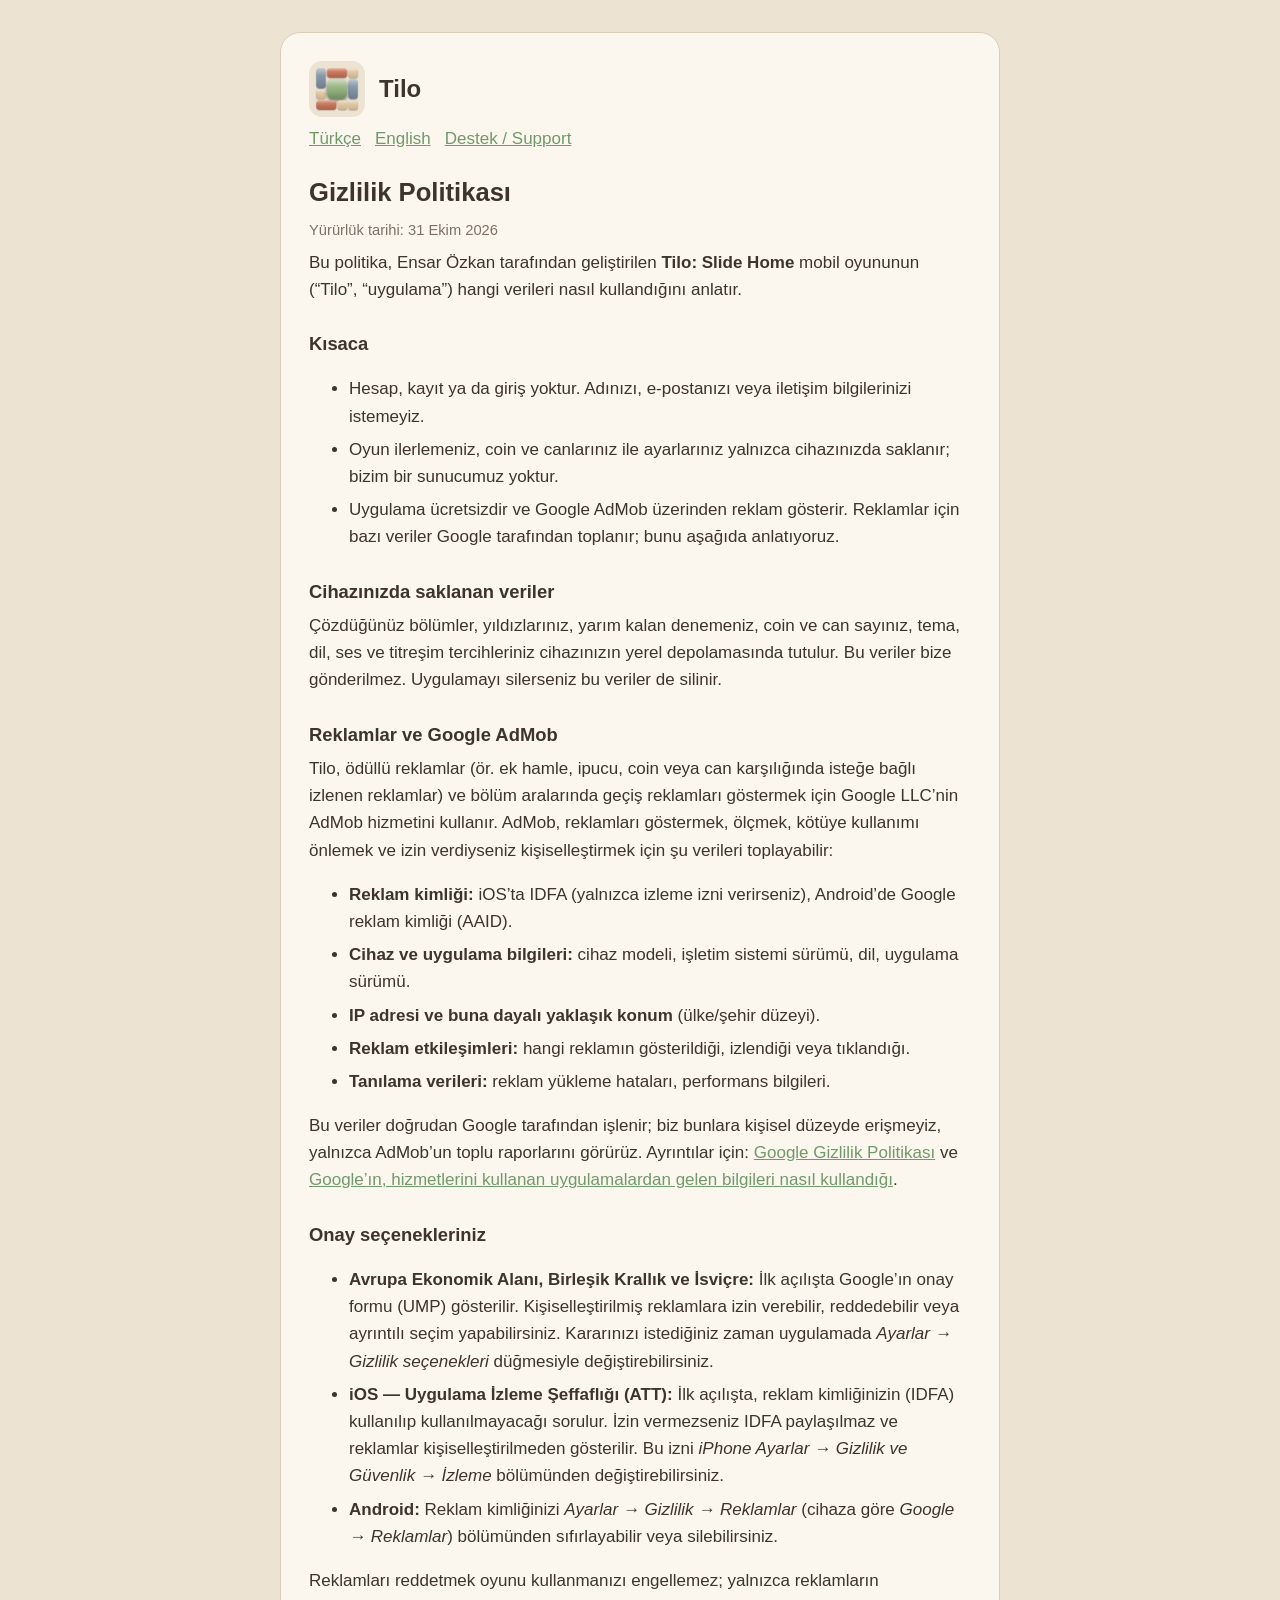
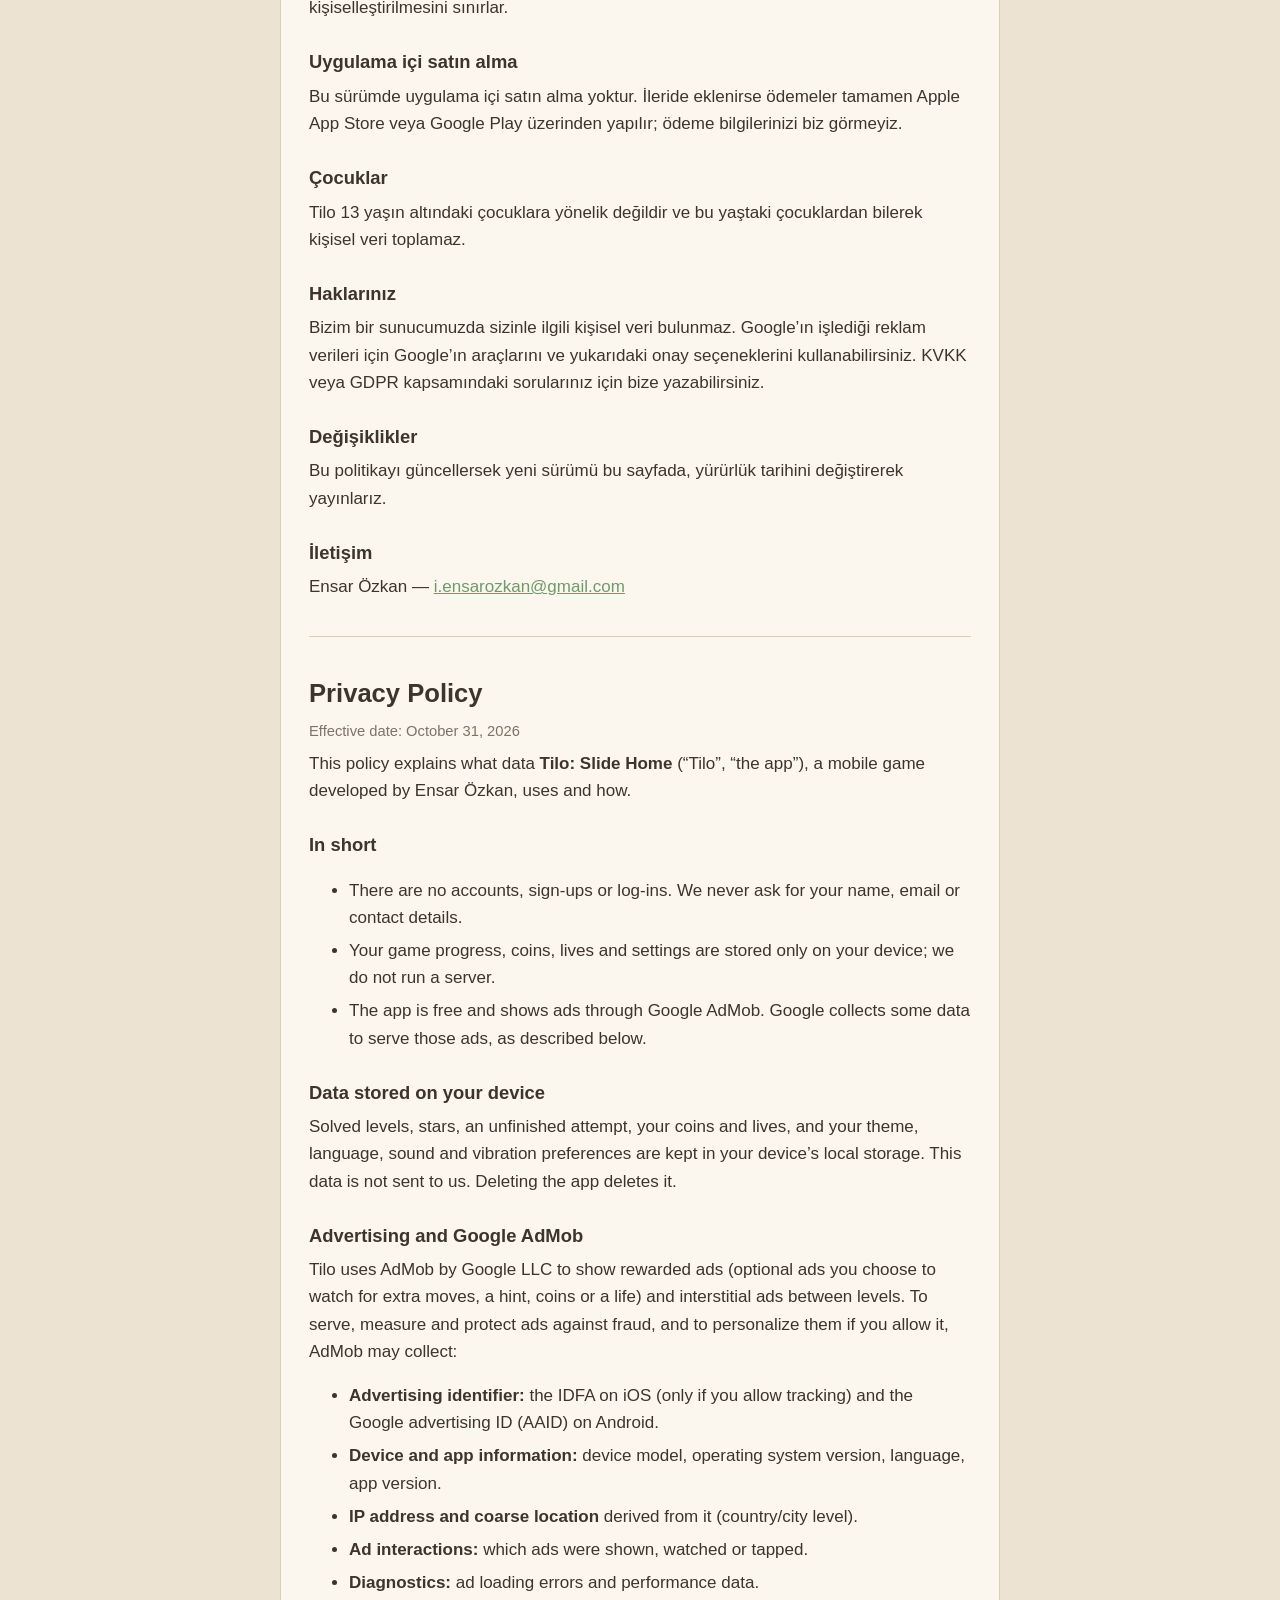
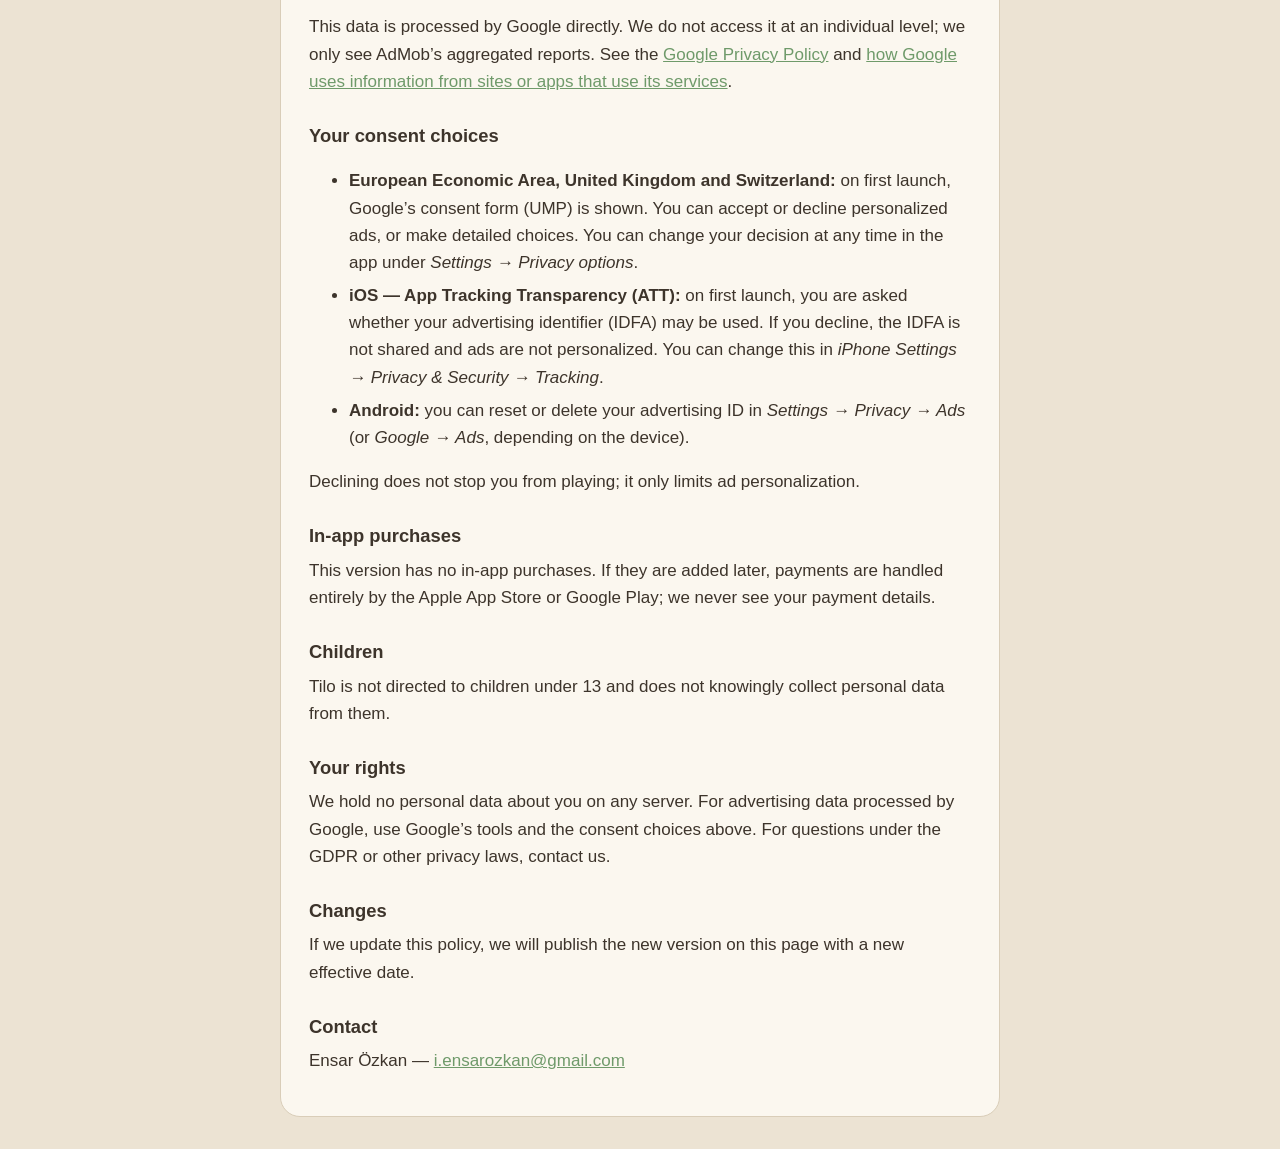
==== privacy.html @ d208bd3c "Tilo gizlilik politikası, destek sayfası ve app-ads.txt Co-Authored-By: Claude Opus 5.5 <noreply@ant" ====
<!DOCTYPE html>
<html lang="tr">
<head>
<meta charset="utf-8">
<meta name="viewport" content="width=device-width, initial-scale=1">
<title>Tilo — Gizlilik Politikası / Privacy Policy</title>
<link rel="stylesheet" href="style.css">
</head>
<body>
<main>
<header>
  <img src="icon.png" alt="">
  <span class="name">Tilo</span>
</header>
<nav><a href="#tr">Türkçe</a><a href="#en">English</a><a href="support.html">Destek / Support</a></nav>

<section id="tr" lang="tr">
<h1>Gizlilik Politikası</h1>
<p class="muted">Yürürlük tarihi: 31 Ekim 2026</p>

<p>Bu politika, Ensar Özkan tarafından geliştirilen <strong>Tilo: Slide Home</strong> mobil oyununun (“Tilo”, “uygulama”) hangi verileri nasıl kullandığını anlatır.</p>

<h2>Kısaca</h2>
<ul>
  <li>Hesap, kayıt ya da giriş yoktur. Adınızı, e-postanızı veya iletişim bilgilerinizi istemeyiz.</li>
  <li>Oyun ilerlemeniz, coin ve canlarınız ile ayarlarınız yalnızca cihazınızda saklanır; bizim bir sunucumuz yoktur.</li>
  <li>Uygulama ücretsizdir ve Google AdMob üzerinden reklam gösterir. Reklamlar için bazı veriler Google tarafından toplanır; bunu aşağıda anlatıyoruz.</li>
</ul>

<h2>Cihazınızda saklanan veriler</h2>
<p>Çözdüğünüz bölümler, yıldızlarınız, yarım kalan denemeniz, coin ve can sayınız, tema, dil, ses ve titreşim tercihleriniz cihazınızın yerel depolamasında tutulur. Bu veriler bize gönderilmez. Uygulamayı silerseniz bu veriler de silinir.</p>

<h2>Reklamlar ve Google AdMob</h2>
<p>Tilo, ödüllü reklamlar (ör. ek hamle, ipucu, coin veya can karşılığında isteğe bağlı izlenen reklamlar) ve bölüm aralarında geçiş reklamları göstermek için Google LLC’nin AdMob hizmetini kullanır. AdMob, reklamları göstermek, ölçmek, kötüye kullanımı önlemek ve izin verdiyseniz kişiselleştirmek için şu verileri toplayabilir:</p>
<ul>
  <li><strong>Reklam kimliği:</strong> iOS’ta IDFA (yalnızca izleme izni verirseniz), Android’de Google reklam kimliği (AAID).</li>
  <li><strong>Cihaz ve uygulama bilgileri:</strong> cihaz modeli, işletim sistemi sürümü, dil, uygulama sürümü.</li>
  <li><strong>IP adresi ve buna dayalı yaklaşık konum</strong> (ülke/şehir düzeyi).</li>
  <li><strong>Reklam etkileşimleri:</strong> hangi reklamın gösterildiği, izlendiği veya tıklandığı.</li>
  <li><strong>Tanılama verileri:</strong> reklam yükleme hataları, performans bilgileri.</li>
</ul>
<p>Bu veriler doğrudan Google tarafından işlenir; biz bunlara kişisel düzeyde erişmeyiz, yalnızca AdMob’un toplu raporlarını görürüz. Ayrıntılar için: <a href="https://policies.google.com/privacy">Google Gizlilik Politikası</a> ve <a href="https://policies.google.com/technologies/partner-sites">Google’ın, hizmetlerini kullanan uygulamalardan gelen bilgileri nasıl kullandığı</a>.</p>

<h2>Onay seçenekleriniz</h2>
<ul>
  <li><strong>Avrupa Ekonomik Alanı, Birleşik Krallık ve İsviçre:</strong> İlk açılışta Google’ın onay formu (UMP) gösterilir. Kişiselleştirilmiş reklamlara izin verebilir, reddedebilir veya ayrıntılı seçim yapabilirsiniz. Kararınızı istediğiniz zaman uygulamada <em>Ayarlar → Gizlilik seçenekleri</em> düğmesiyle değiştirebilirsiniz.</li>
  <li><strong>iOS — Uygulama İzleme Şeffaflığı (ATT):</strong> İlk açılışta, reklam kimliğinizin (IDFA) kullanılıp kullanılmayacağı sorulur. İzin vermezseniz IDFA paylaşılmaz ve reklamlar kişiselleştirilmeden gösterilir. Bu izni <em>iPhone Ayarlar → Gizlilik ve Güvenlik → İzleme</em> bölümünden değiştirebilirsiniz.</li>
  <li><strong>Android:</strong> Reklam kimliğinizi <em>Ayarlar → Gizlilik → Reklamlar</em> (cihaza göre <em>Google → Reklamlar</em>) bölümünden sıfırlayabilir veya silebilirsiniz.</li>
</ul>
<p>Reklamları reddetmek oyunu kullanmanızı engellemez; yalnızca reklamların kişiselleştirilmesini sınırlar.</p>

<h2>Uygulama içi satın alma</h2>
<p>Bu sürümde uygulama içi satın alma yoktur. İleride eklenirse ödemeler tamamen Apple App Store veya Google Play üzerinden yapılır; ödeme bilgilerinizi biz görmeyiz.</p>

<h2>Çocuklar</h2>
<p>Tilo 13 yaşın altındaki çocuklara yönelik değildir ve bu yaştaki çocuklardan bilerek kişisel veri toplamaz.</p>

<h2>Haklarınız</h2>
<p>Bizim bir sunucumuzda sizinle ilgili kişisel veri bulunmaz. Google’ın işlediği reklam verileri için Google’ın araçlarını ve yukarıdaki onay seçeneklerini kullanabilirsiniz. KVKK veya GDPR kapsamındaki sorularınız için bize yazabilirsiniz.</p>

<h2>Değişiklikler</h2>
<p>Bu politikayı güncellersek yeni sürümü bu sayfada, yürürlük tarihini değiştirerek yayınlarız.</p>

<h2>İletişim</h2>
<p>Ensar Özkan — <a href="mailto:i.ensarozkan@gmail.com">i.ensarozkan@gmail.com</a></p>
</section>

<hr>

<section id="en" lang="en">
<h1>Privacy Policy</h1>
<p class="muted">Effective date: October 31, 2026</p>

<p>This policy explains what data <strong>Tilo: Slide Home</strong> (“Tilo”, “the app”), a mobile game developed by Ensar Özkan, uses and how.</p>

<h2>In short</h2>
<ul>
  <li>There are no accounts, sign-ups or log-ins. We never ask for your name, email or contact details.</li>
  <li>Your game progress, coins, lives and settings are stored only on your device; we do not run a server.</li>
  <li>The app is free and shows ads through Google AdMob. Google collects some data to serve those ads, as described below.</li>
</ul>

<h2>Data stored on your device</h2>
<p>Solved levels, stars, an unfinished attempt, your coins and lives, and your theme, language, sound and vibration preferences are kept in your device’s local storage. This data is not sent to us. Deleting the app deletes it.</p>

<h2>Advertising and Google AdMob</h2>
<p>Tilo uses AdMob by Google LLC to show rewarded ads (optional ads you choose to watch for extra moves, a hint, coins or a life) and interstitial ads between levels. To serve, measure and protect ads against fraud, and to personalize them if you allow it, AdMob may collect:</p>
<ul>
  <li><strong>Advertising identifier:</strong> the IDFA on iOS (only if you allow tracking) and the Google advertising ID (AAID) on Android.</li>
  <li><strong>Device and app information:</strong> device model, operating system version, language, app version.</li>
  <li><strong>IP address and coarse location</strong> derived from it (country/city level).</li>
  <li><strong>Ad interactions:</strong> which ads were shown, watched or tapped.</li>
  <li><strong>Diagnostics:</strong> ad loading errors and performance data.</li>
</ul>
<p>This data is processed by Google directly. We do not access it at an individual level; we only see AdMob’s aggregated reports. See the <a href="https://policies.google.com/privacy">Google Privacy Policy</a> and <a href="https://policies.google.com/technologies/partner-sites">how Google uses information from sites or apps that use its services</a>.</p>

<h2>Your consent choices</h2>
<ul>
  <li><strong>European Economic Area, United Kingdom and Switzerland:</strong> on first launch, Google’s consent form (UMP) is shown. You can accept or decline personalized ads, or make detailed choices. You can change your decision at any time in the app under <em>Settings → Privacy options</em>.</li>
  <li><strong>iOS — App Tracking Transparency (ATT):</strong> on first launch, you are asked whether your advertising identifier (IDFA) may be used. If you decline, the IDFA is not shared and ads are not personalized. You can change this in <em>iPhone Settings → Privacy &amp; Security → Tracking</em>.</li>
  <li><strong>Android:</strong> you can reset or delete your advertising ID in <em>Settings → Privacy → Ads</em> (or <em>Google → Ads</em>, depending on the device).</li>
</ul>
<p>Declining does not stop you from playing; it only limits ad personalization.</p>

<h2>In-app purchases</h2>
<p>This version has no in-app purchases. If they are added later, payments are handled entirely by the Apple App Store or Google Play; we never see your payment details.</p>

<h2>Children</h2>
<p>Tilo is not directed to children under 13 and does not knowingly collect personal data from them.</p>

<h2>Your rights</h2>
<p>We hold no personal data about you on any server. For advertising data processed by Google, use Google’s tools and the consent choices above. For questions under the GDPR or other privacy laws, contact us.</p>

<h2>Changes</h2>
<p>If we update this policy, we will publish the new version on this page with a new effective date.</p>

<h2>Contact</h2>
<p>Ensar Özkan — <a href="mailto:i.ensarozkan@gmail.com">i.ensarozkan@gmail.com</a></p>
</section>
</main>
</body>
</html>
---- style.css ----
:root {
  --bg: #ece3d3;
  --card: #fbf7ef;
  --text: #3d342b;
  --muted: #7c7266;
  --accent: #6f9a6a;
  --line: #d9cdb8;
}
@media (prefers-color-scheme: dark) {
  :root {
    --bg: #2a231d;
    --card: #362d25;
    --text: #efe6d6;
    --muted: #b3a690;
    --accent: #8fbb88;
    --line: #4a3e33;
  }
}
* { box-sizing: border-box; }
body {
  margin: 0;
  background: var(--bg);
  color: var(--text);
  font: 17px/1.6 -apple-system, BlinkMacSystemFont, "Segoe UI", Roboto, sans-serif;
}
main {
  max-width: 720px;
  margin: 32px auto;
  padding: 28px 28px 36px;
  background: var(--card);
  border: 1px solid var(--line);
  border-radius: 20px;
}
header { display: flex; align-items: center; gap: 14px; margin-bottom: 8px; }
header img { width: 56px; height: 56px; border-radius: 13px; }
header .name { font-size: 1.5rem; font-weight: 700; }
nav { margin: 6px 0 20px; color: var(--muted); }
nav a { margin-right: 14px; }
h1 { font-size: 1.6rem; margin: 18px 0 4px; }
h2 { font-size: 1.15rem; margin: 26px 0 6px; }
p, li { margin: 6px 0; }
a { color: var(--accent); }
.muted { color: var(--muted); font-size: 0.92rem; }
hr { border: 0; border-top: 1px solid var(--line); margin: 36px 0; }
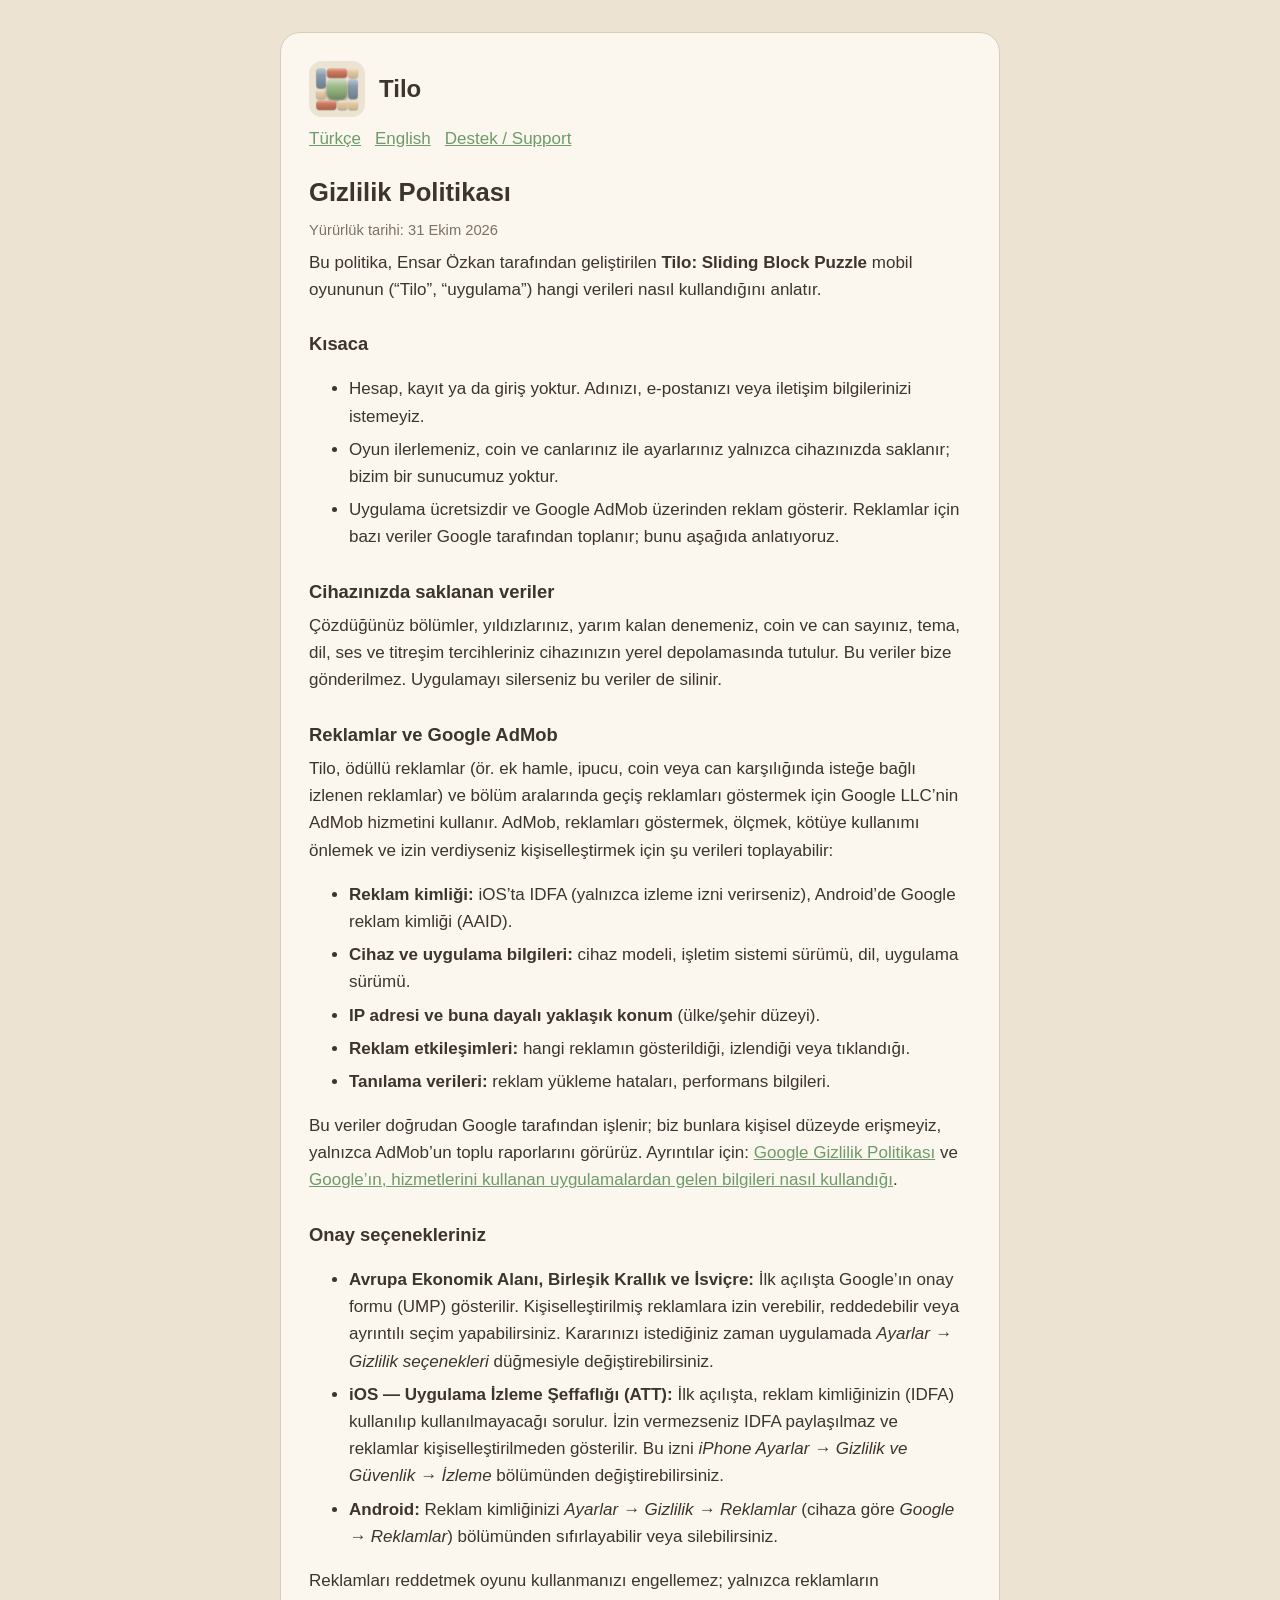
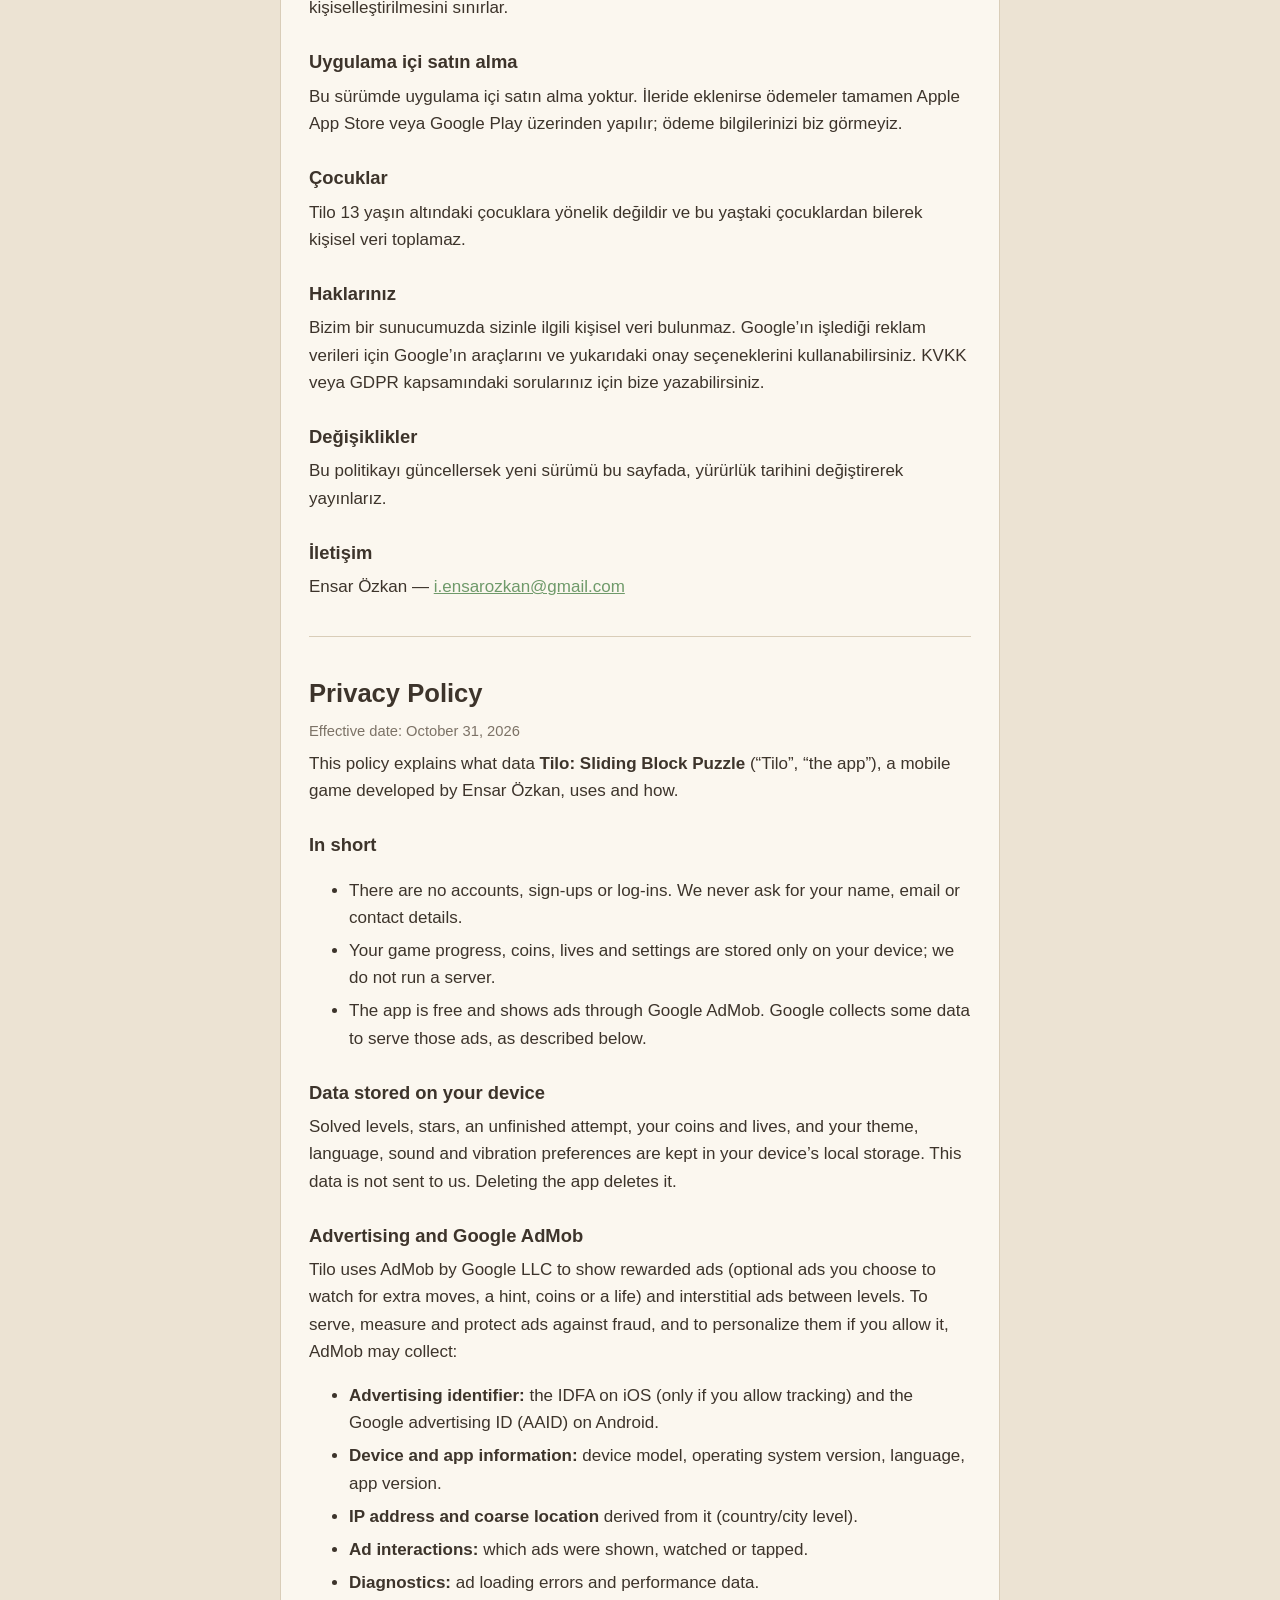
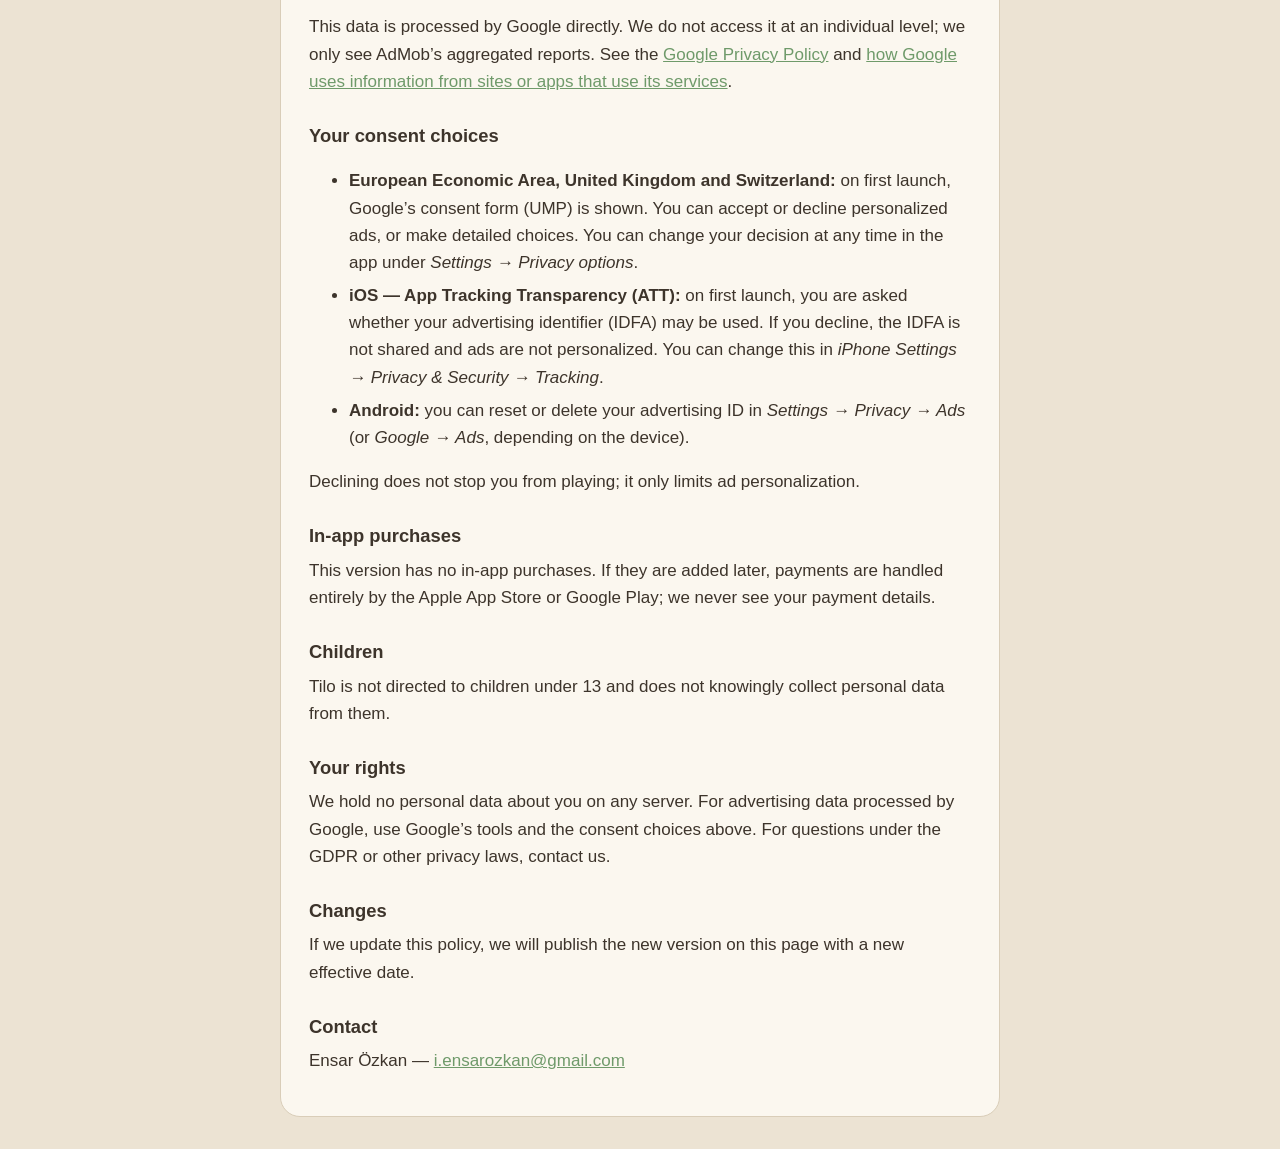
==== commit 3cf5e5ac: "App Store adı: Tilo: Sliding Block Puzzle Co-Authored-By: Claude Opus 5.5 <noreply@anthropic.com> Cl" ====
--- a/privacy.html
+++ b/privacy.html
@@ -18,7 +18,7 @@
 <h1>Gizlilik Politikası</h1>
 <p class="muted">Yürürlük tarihi: 31 Ekim 2026</p>
 
-<p>Bu politika, Ensar Özkan tarafından geliştirilen <strong>Tilo: Slide Home</strong> mobil oyununun (“Tilo”, “uygulama”) hangi verileri nasıl kullandığını anlatır.</p>
+<p>Bu politika, Ensar Özkan tarafından geliştirilen <strong>Tilo: Sliding Block Puzzle</strong> mobil oyununun (“Tilo”, “uygulama”) hangi verileri nasıl kullandığını anlatır.</p>
 
 <h2>Kısaca</h2>
 <ul>
@@ -71,7 +71,7 @@
 <h1>Privacy Policy</h1>
 <p class="muted">Effective date: October 31, 2026</p>
 
-<p>This policy explains what data <strong>Tilo: Slide Home</strong> (“Tilo”, “the app”), a mobile game developed by Ensar Özkan, uses and how.</p>
+<p>This policy explains what data <strong>Tilo: Sliding Block Puzzle</strong> (“Tilo”, “the app”), a mobile game developed by Ensar Özkan, uses and how.</p>
 
 <h2>In short</h2>
 <ul>
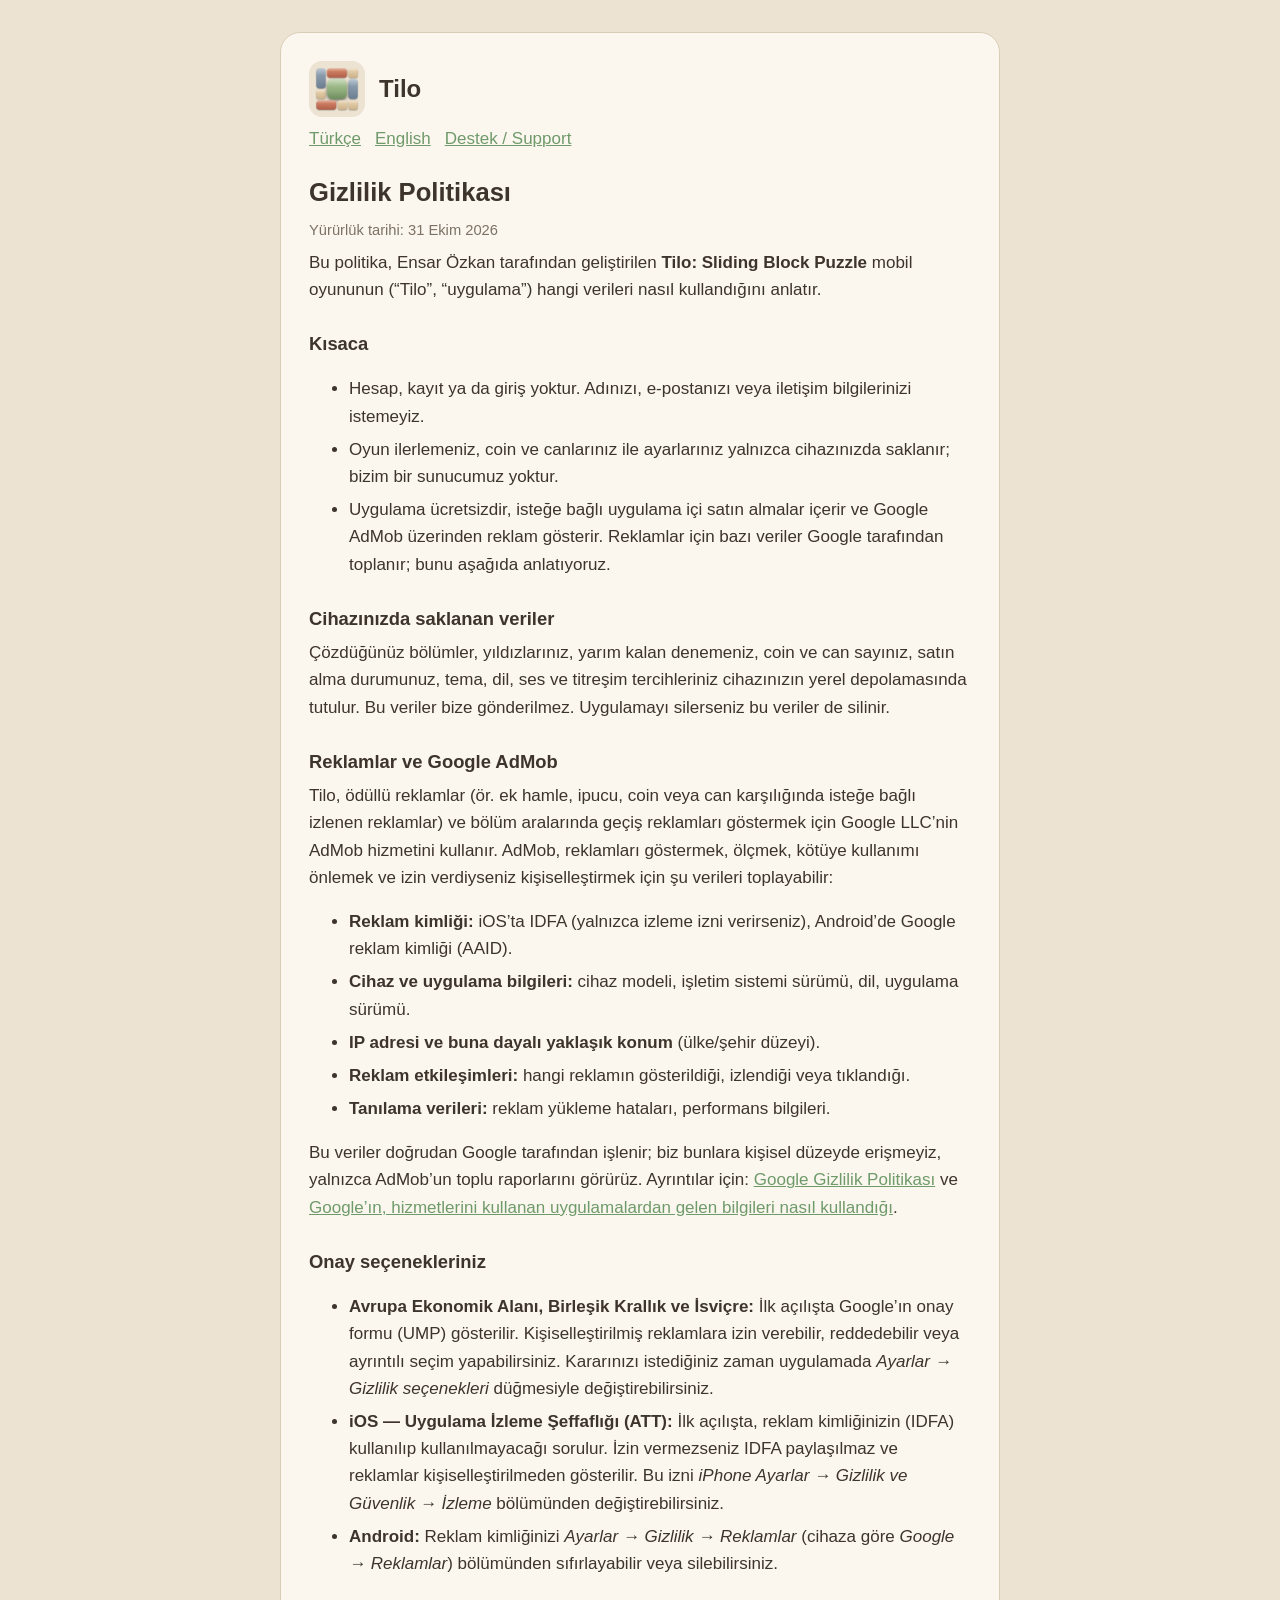
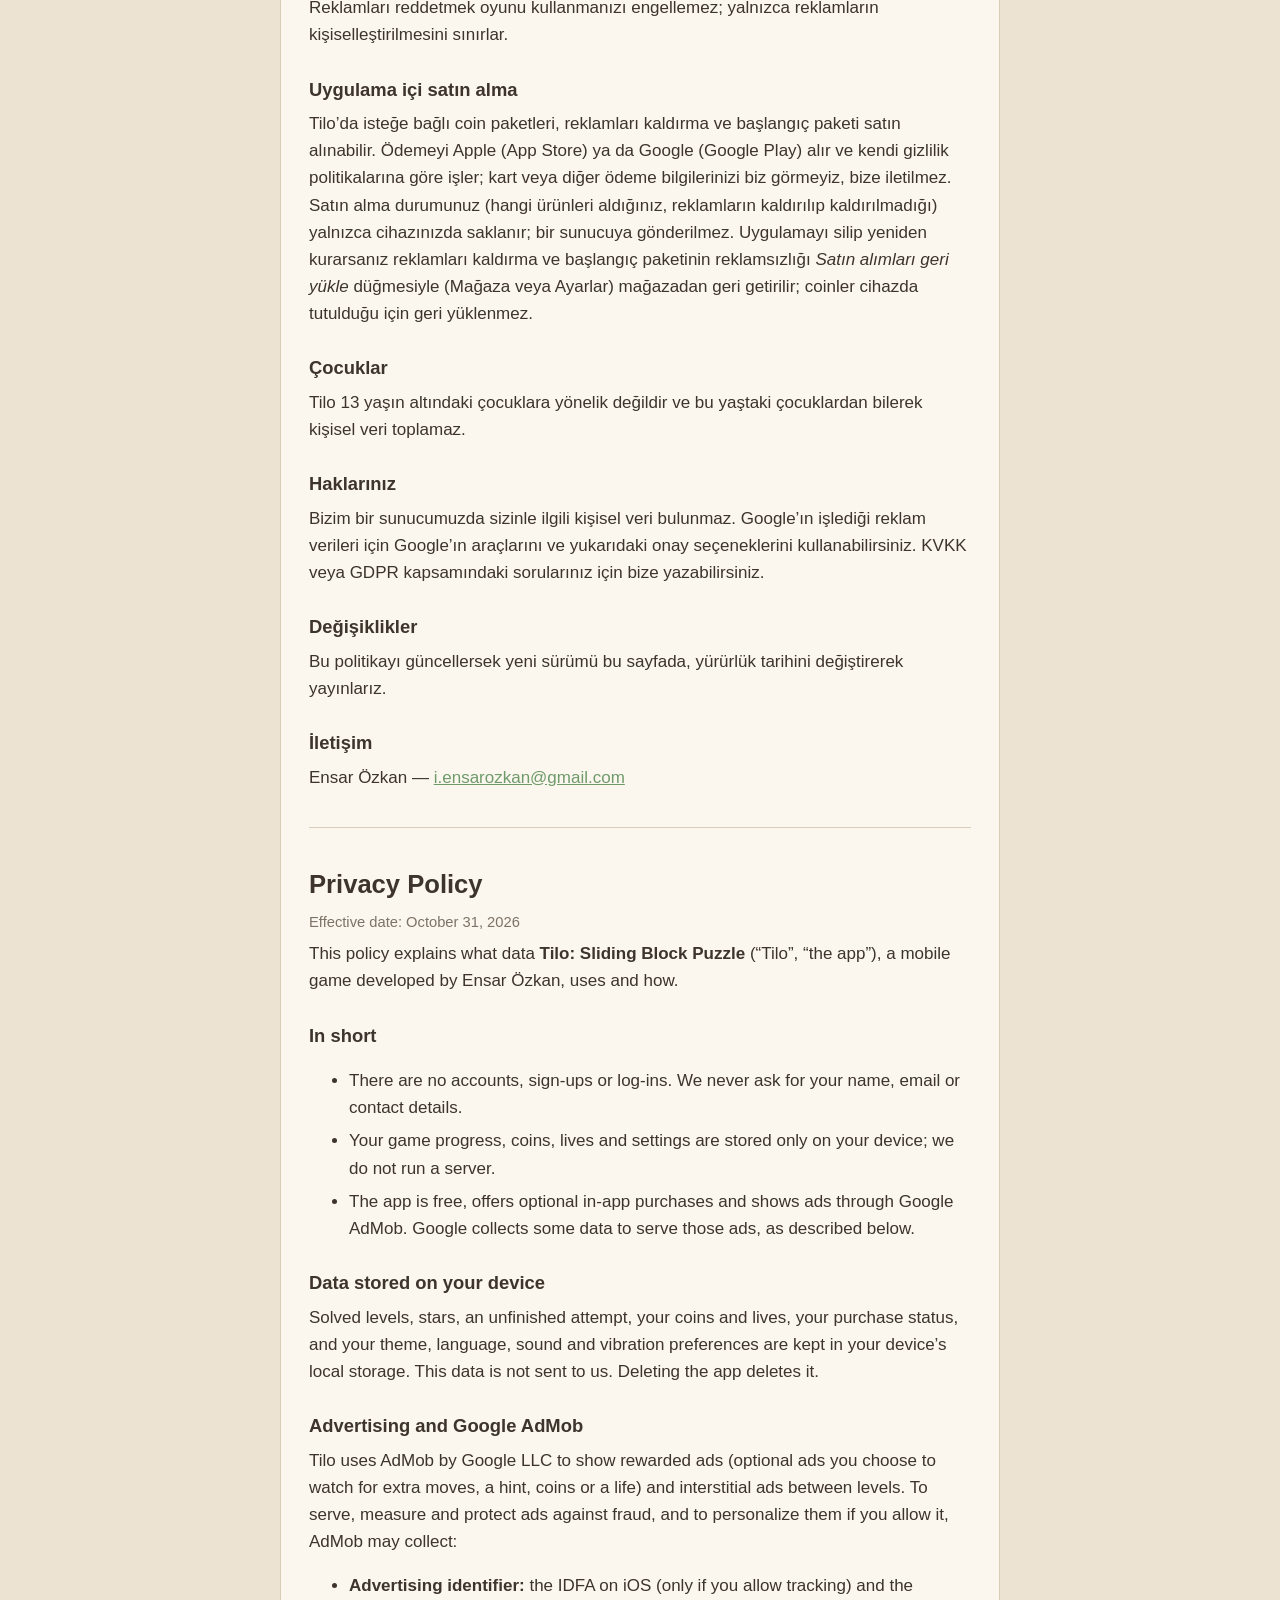
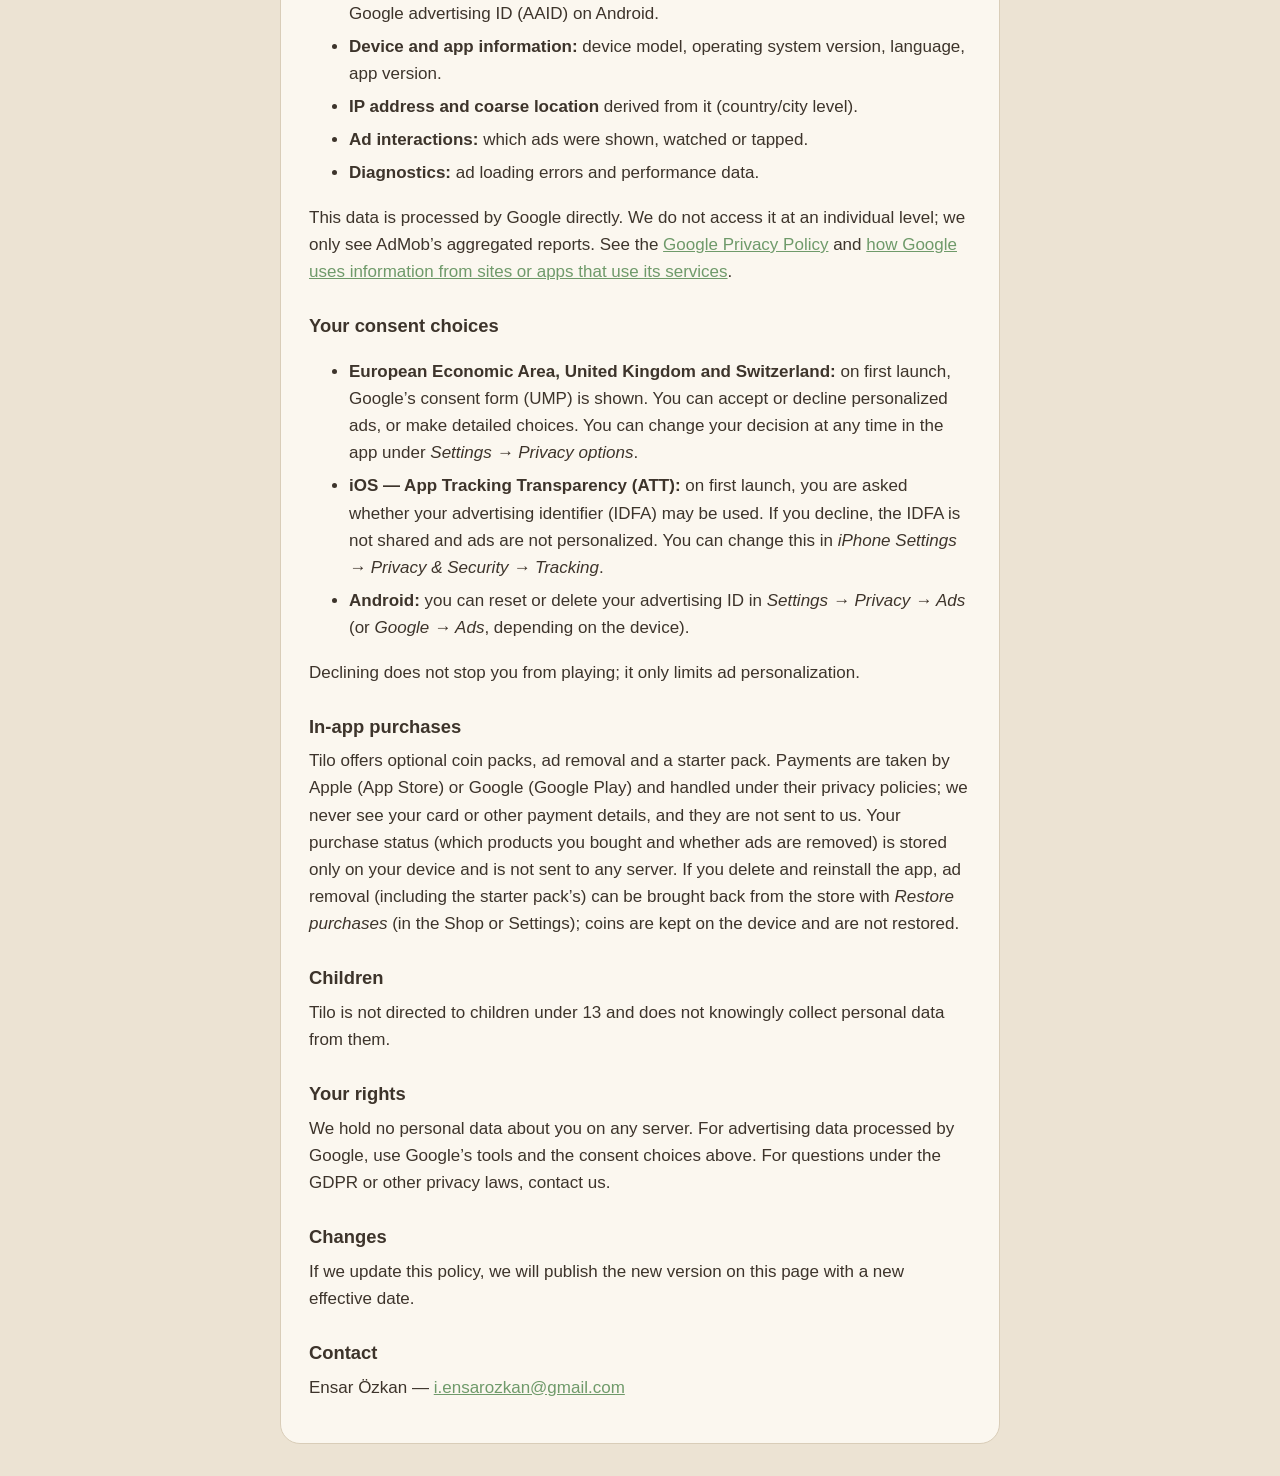
==== commit 392ef688: "Gizlilik: uygulama içi satın almalar" ====
--- a/privacy.html
+++ b/privacy.html
@@ -24,11 +24,11 @@
 <ul>
   <li>Hesap, kayıt ya da giriş yoktur. Adınızı, e-postanızı veya iletişim bilgilerinizi istemeyiz.</li>
   <li>Oyun ilerlemeniz, coin ve canlarınız ile ayarlarınız yalnızca cihazınızda saklanır; bizim bir sunucumuz yoktur.</li>
-  <li>Uygulama ücretsizdir ve Google AdMob üzerinden reklam gösterir. Reklamlar için bazı veriler Google tarafından toplanır; bunu aşağıda anlatıyoruz.</li>
+  <li>Uygulama ücretsizdir, isteğe bağlı uygulama içi satın almalar içerir ve Google AdMob üzerinden reklam gösterir. Reklamlar için bazı veriler Google tarafından toplanır; bunu aşağıda anlatıyoruz.</li>
 </ul>
 
 <h2>Cihazınızda saklanan veriler</h2>
-<p>Çözdüğünüz bölümler, yıldızlarınız, yarım kalan denemeniz, coin ve can sayınız, tema, dil, ses ve titreşim tercihleriniz cihazınızın yerel depolamasında tutulur. Bu veriler bize gönderilmez. Uygulamayı silerseniz bu veriler de silinir.</p>
+<p>Çözdüğünüz bölümler, yıldızlarınız, yarım kalan denemeniz, coin ve can sayınız, satın alma durumunuz, tema, dil, ses ve titreşim tercihleriniz cihazınızın yerel depolamasında tutulur. Bu veriler bize gönderilmez. Uygulamayı silerseniz bu veriler de silinir.</p>
 
 <h2>Reklamlar ve Google AdMob</h2>
 <p>Tilo, ödüllü reklamlar (ör. ek hamle, ipucu, coin veya can karşılığında isteğe bağlı izlenen reklamlar) ve bölüm aralarında geçiş reklamları göstermek için Google LLC’nin AdMob hizmetini kullanır. AdMob, reklamları göstermek, ölçmek, kötüye kullanımı önlemek ve izin verdiyseniz kişiselleştirmek için şu verileri toplayabilir:</p>
@@ -50,7 +50,7 @@
 <p>Reklamları reddetmek oyunu kullanmanızı engellemez; yalnızca reklamların kişiselleştirilmesini sınırlar.</p>
 
 <h2>Uygulama içi satın alma</h2>
-<p>Bu sürümde uygulama içi satın alma yoktur. İleride eklenirse ödemeler tamamen Apple App Store veya Google Play üzerinden yapılır; ödeme bilgilerinizi biz görmeyiz.</p>
+<p>Tilo’da isteğe bağlı coin paketleri, reklamları kaldırma ve başlangıç paketi satın alınabilir. Ödemeyi Apple (App Store) ya da Google (Google Play) alır ve kendi gizlilik politikalarına göre işler; kart veya diğer ödeme bilgilerinizi biz görmeyiz, bize iletilmez. Satın alma durumunuz (hangi ürünleri aldığınız, reklamların kaldırılıp kaldırılmadığı) yalnızca cihazınızda saklanır; bir sunucuya gönderilmez. Uygulamayı silip yeniden kurarsanız reklamları kaldırma ve başlangıç paketinin reklamsızlığı <em>Satın alımları geri yükle</em> düğmesiyle (Mağaza veya Ayarlar) mağazadan geri getirilir; coinler cihazda tutulduğu için geri yüklenmez.</p>
 
 <h2>Çocuklar</h2>
 <p>Tilo 13 yaşın altındaki çocuklara yönelik değildir ve bu yaştaki çocuklardan bilerek kişisel veri toplamaz.</p>
@@ -77,11 +77,11 @@
 <ul>
   <li>There are no accounts, sign-ups or log-ins. We never ask for your name, email or contact details.</li>
   <li>Your game progress, coins, lives and settings are stored only on your device; we do not run a server.</li>
-  <li>The app is free and shows ads through Google AdMob. Google collects some data to serve those ads, as described below.</li>
+  <li>The app is free, offers optional in-app purchases and shows ads through Google AdMob. Google collects some data to serve those ads, as described below.</li>
 </ul>
 
 <h2>Data stored on your device</h2>
-<p>Solved levels, stars, an unfinished attempt, your coins and lives, and your theme, language, sound and vibration preferences are kept in your device’s local storage. This data is not sent to us. Deleting the app deletes it.</p>
+<p>Solved levels, stars, an unfinished attempt, your coins and lives, your purchase status, and your theme, language, sound and vibration preferences are kept in your device’s local storage. This data is not sent to us. Deleting the app deletes it.</p>
 
 <h2>Advertising and Google AdMob</h2>
 <p>Tilo uses AdMob by Google LLC to show rewarded ads (optional ads you choose to watch for extra moves, a hint, coins or a life) and interstitial ads between levels. To serve, measure and protect ads against fraud, and to personalize them if you allow it, AdMob may collect:</p>
@@ -103,7 +103,7 @@
 <p>Declining does not stop you from playing; it only limits ad personalization.</p>
 
 <h2>In-app purchases</h2>
-<p>This version has no in-app purchases. If they are added later, payments are handled entirely by the Apple App Store or Google Play; we never see your payment details.</p>
+<p>Tilo offers optional coin packs, ad removal and a starter pack. Payments are taken by Apple (App Store) or Google (Google Play) and handled under their privacy policies; we never see your card or other payment details, and they are not sent to us. Your purchase status (which products you bought and whether ads are removed) is stored only on your device and is not sent to any server. If you delete and reinstall the app, ad removal (including the starter pack’s) can be brought back from the store with <em>Restore purchases</em> (in the Shop or Settings); coins are kept on the device and are not restored.</p>
 
 <h2>Children</h2>
 <p>Tilo is not directed to children under 13 and does not knowingly collect personal data from them.</p>
